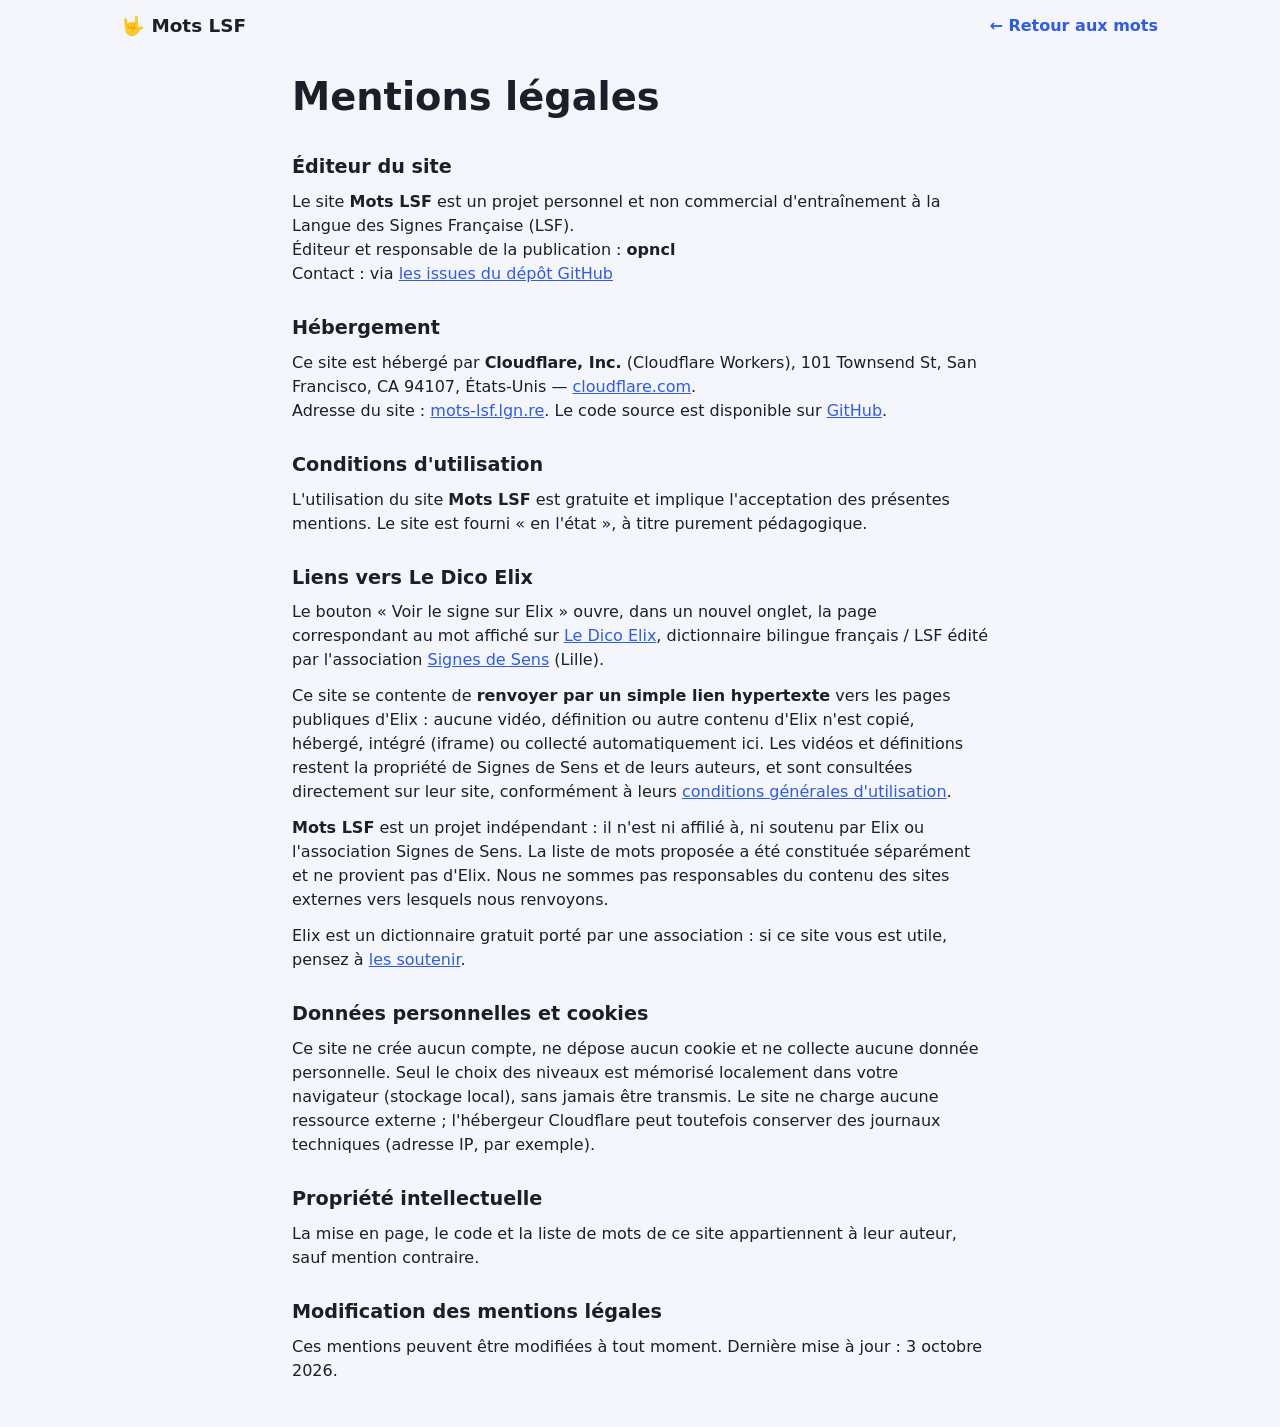
==== mentions-legales.html @ 94485fc0 "Merge branch 'main' into rework-ui # Conflicts: #	mentions-legales.html" ====
<!DOCTYPE html>
<html lang="fr">
<head>
    <meta charset="UTF-8">
    <meta name="viewport" content="width=device-width, initial-scale=1, viewport-fit=cover">
    <meta name="theme-color" content="#2f5bea" media="(prefers-color-scheme: light)">
    <meta name="theme-color" content="#14161c" media="(prefers-color-scheme: dark)">
    <title>Mentions légales – Mots LSF</title>
    <link rel="icon" href="data:image/svg+xml,<svg xmlns='http://www.w3.org/2000/svg' viewBox='0 0 100 100'><text y='.9em' font-size='90'>🤟</text></svg>">
    <link rel="stylesheet" href="style.css">
</head>
<body>
    <header class="topbar">
        <a class="brand" href="./"><span aria-hidden="true">🤟</span> Mots LSF</a>
        <a class="back-link" href="./">← Retour aux mots</a>
    </header>

    <main class="page">
        <h1>Mentions légales</h1>

        <h2>Éditeur du site</h2>
        <p>
            Le site <strong>Mots LSF</strong> est un projet personnel et non commercial d'entraînement à la Langue des Signes Française (LSF).<br>
            Éditeur et responsable de la publication : <strong>opncl</strong><br>
            Contact : via <a href="https://github.com/opncl/mots-lsf/issues" target="_blank" rel="noopener noreferrer">les issues du dépôt GitHub</a>
        </p>

        <h2>Hébergement</h2>
        <p>
            Ce site est hébergé par <strong>Cloudflare, Inc.</strong> (Cloudflare Workers),
            101 Townsend St, San Francisco, CA 94107, États-Unis —
            <a href="https://www.cloudflare.com" target="_blank" rel="noopener noreferrer">cloudflare.com</a>.<br>
            Adresse du site : <a href="https://mots-lsf.lgn.re/">mots-lsf.lgn.re</a>.
            Le code source est disponible sur <a href="https://github.com/opncl/mots-lsf" target="_blank" rel="noopener noreferrer">GitHub</a>.
        </p>

        <h2>Conditions d'utilisation</h2>
        <p>
            L'utilisation du site <strong>Mots LSF</strong> est gratuite et implique l'acceptation des présentes mentions.
            Le site est fourni « en l'état », à titre purement pédagogique.
        </p>

        <h2>Liens vers Le Dico Elix</h2>
        <p>
            Le bouton « Voir le signe sur Elix » ouvre, dans un nouvel onglet, la page correspondant au mot affiché sur
            <a href="https://dico.elix-lsf.fr/" target="_blank" rel="noopener noreferrer">Le Dico Elix</a>,
            dictionnaire bilingue français / LSF édité par l'association
            <a href="https://www.signesdesens.org/" target="_blank" rel="noopener noreferrer">Signes de Sens</a> (Lille).
        </p>
        <p>
            Ce site se contente de <strong>renvoyer par un simple lien hypertexte</strong> vers les pages publiques d'Elix :
            aucune vidéo, définition ou autre contenu d'Elix n'est copié, hébergé, intégré (iframe) ou collecté automatiquement ici.
            Les vidéos et définitions restent la propriété de Signes de Sens et de leurs auteurs, et sont consultées directement sur leur site,
            conformément à leurs <a href="https://dico.elix-lsf.fr/mentions-legales" target="_blank" rel="noopener noreferrer">conditions générales d'utilisation</a>.
        </p>
        <p>
            <strong>Mots LSF</strong> est un projet indépendant : il n'est ni affilié à, ni soutenu par Elix ou l'association Signes de Sens.
            La liste de mots proposée a été constituée séparément et ne provient pas d'Elix.
            Nous ne sommes pas responsables du contenu des sites externes vers lesquels nous renvoyons.
        </p>
        <p>
            Elix est un dictionnaire gratuit porté par une association : si ce site vous est utile, pensez à
            <a href="https://dico.elix-lsf.fr/" target="_blank" rel="noopener noreferrer">les soutenir</a>.
        </p>

        <h2>Données personnelles et cookies</h2>
        <p>
            Ce site ne crée aucun compte, ne dépose aucun cookie et ne collecte aucune donnée personnelle.
            Seul le choix des niveaux est mémorisé localement dans votre navigateur (stockage local), sans jamais être transmis.
            Le site ne charge aucune ressource externe ; l'hébergeur Cloudflare peut toutefois conserver des journaux techniques (adresse IP, par exemple).
        </p>

        <h2>Propriété intellectuelle</h2>
        <p>
            La mise en page, le code et la liste de mots de ce site appartiennent à leur auteur, sauf mention contraire.
        </p>

        <h2>Modification des mentions légales</h2>
        <p>
            Ces mentions peuvent être modifiées à tout moment. Dernière mise à jour : 3 octobre 2026.
        </p>
    </main>
</body>
</html>
---- style.css ----
/* Mots LSF – feuille de style (sans framework) */

:root {
    --bg: #f4f6fb;
    --surface: #ffffff;
    --text: #1b1f2a;
    --muted: #5d6475;
    --border: #e1e5ee;
    --primary: #2f5bea;
    --primary-hover: #2449c4;
    --primary-text: #ffffff;
    --accent: #ffb020;
    --accent-hover: #f09d00;
    --accent-text: #241a00;
    --badge-bg: #e8edff;
    --badge-text: #2449c4;
    --shadow: 0 10px 30px rgba(20, 30, 60, .08), 0 2px 6px rgba(20, 30, 60, .05);
    --radius: 20px;
    --tap: 52px;
    color-scheme: light dark;
}

@media (prefers-color-scheme: dark) {
    :root {
        --bg: #14161c;
        --surface: #1e2129;
        --text: #eef0f5;
        --muted: #a1a8b8;
        --border: #2d313c;
        --primary: #5b80ff;
        --primary-hover: #7895ff;
        --primary-text: #0b1020;
        --badge-bg: #26304f;
        --badge-text: #b9c8ff;
        --shadow: 0 10px 30px rgba(0, 0, 0, .35);
    }
}

*, *::before, *::after { box-sizing: border-box; }

html { -webkit-text-size-adjust: 100%; }

body {
    margin: 0;
    min-height: 100vh;
    min-height: 100dvh;
    display: flex;
    flex-direction: column;
    background: var(--bg);
    color: var(--text);
    font-family: system-ui, -apple-system, "Segoe UI", Roboto, "Helvetica Neue", Arial, sans-serif;
    line-height: 1.5;
    padding: env(safe-area-inset-top) env(safe-area-inset-right) env(safe-area-inset-bottom) env(safe-area-inset-left);
}

a { color: var(--primary); }

:focus-visible { outline: 3px solid var(--accent); outline-offset: 3px; border-radius: 8px; }

/* --- Barre du haut --- */

.topbar {
    display: flex;
    align-items: center;
    justify-content: space-between;
    gap: 12px;
    padding: 12px clamp(16px, 4vw, 32px);
    max-width: 1100px;
    width: 100%;
    margin: 0 auto;
}

.brand {
    font-weight: 800;
    font-size: 1.15rem;
    color: var(--text);
    text-decoration: none;
    white-space: nowrap;
}

.chip-button {
    display: inline-flex;
    align-items: center;
    gap: 8px;
    min-height: 44px;
    max-width: 60vw;
    padding: 8px 16px;
    border: 1px solid var(--border);
    border-radius: 999px;
    background: var(--surface);
    color: var(--text);
    font: inherit;
    font-weight: 600;
    cursor: pointer;
    box-shadow: var(--shadow);
}
.chip-button span { overflow: hidden; text-overflow: ellipsis; white-space: nowrap; }
.chip-button:hover { border-color: var(--primary); }

/* --- Zone principale --- */

.stage {
    flex: 1;
    display: flex;
    flex-direction: column;
    align-items: center;
    justify-content: center;
    gap: clamp(16px, 3vh, 28px);
    width: 100%;
    max-width: 760px;
    margin: 0 auto;
    padding: 8px clamp(16px, 4vw, 32px) 16px;
}

.card {
    position: relative;
    width: 100%;
    min-height: clamp(220px, 42vh, 380px);
    display: flex;
    flex-direction: column;
    align-items: center;
    justify-content: center;
    gap: 12px;
    padding: 48px 20px 28px;
    background: var(--surface);
    border: 1px solid var(--border);
    border-radius: var(--radius);
    box-shadow: var(--shadow);
    text-align: center;
    touch-action: pan-y;
}

.badge {
    position: absolute;
    top: 16px;
    left: 50%;
    transform: translateX(-50%);
    padding: 4px 12px;
    border-radius: 999px;
    background: var(--badge-bg);
    color: var(--badge-text);
    font-size: .85rem;
    font-weight: 700;
    letter-spacing: .02em;
    white-space: nowrap;
}
.badge:empty { display: none; }

.word {
    margin: 0;
    font-size: clamp(2.6rem, 11vw, 5.5rem);
    font-weight: 800;
    line-height: 1.1;
    letter-spacing: -.02em;
    overflow-wrap: anywhere;
    hyphens: auto;
}
.word.word-long { font-size: clamp(2rem, 8vw, 4.2rem); }

.hint { margin: 0; color: var(--muted); font-size: .95rem; }

.pop { animation: pop .28s ease-out; }
@keyframes pop {
    from { opacity: 0; transform: translateY(6px) scale(.985); }
    to   { opacity: 1; transform: none; }
}
@media (prefers-reduced-motion: reduce) { .pop { animation: none; } }

/* --- Boutons --- */

.actions {
    display: grid;
    grid-template-columns: 1fr 1fr;
    gap: 12px;
    width: 100%;
}

.btn {
    display: inline-flex;
    align-items: center;
    justify-content: center;
    gap: 8px;
    min-height: var(--tap);
    padding: 12px 20px;
    border: 0;
    border-radius: 14px;
    font: inherit;
    font-size: 1.05rem;
    font-weight: 700;
    text-decoration: none;
    cursor: pointer;
    transition: background-color .15s, transform .05s;
    -webkit-tap-highlight-color: transparent;
}
.btn:active { transform: scale(.98); }
.btn-primary { background: var(--primary); color: var(--primary-text); }
.btn-primary:hover { background: var(--primary-hover); }
.btn-secondary { background: var(--accent); color: var(--accent-text); }
.btn-secondary:hover { background: var(--accent-hover); }
.btn-block { width: 100%; }

.kbd-hint { margin: 0; color: var(--muted); font-size: .85rem; text-align: center; }
kbd {
    padding: 1px 6px;
    border: 1px solid var(--border);
    border-bottom-width: 2px;
    border-radius: 6px;
    background: var(--surface);
    font: inherit;
    font-size: .8rem;
}
/* Raccourcis clavier inutiles sur écran tactile */
@media (hover: none), (pointer: coarse) { .kbd-hint { display: none; } }

/* --- Pied de page --- */

.footer {
    padding: 12px 20px 16px;
    color: var(--muted);
    font-size: .8rem;
    text-align: center;
}
.footer a { color: inherit; }

/* --- Fenêtre des niveaux --- */

.sheet {
    width: min(420px, calc(100vw - 32px));
    padding: 20px;
    border: 1px solid var(--border);
    border-radius: var(--radius);
    background: var(--surface);
    color: var(--text);
    box-shadow: var(--shadow);
}
.sheet::backdrop { background: rgba(10, 14, 25, .45); backdrop-filter: blur(2px); }

.sheet-header { display: flex; align-items: center; justify-content: space-between; }
.sheet-header h2 { margin: 0; font-size: 1.3rem; }
.sheet-text { margin: 4px 0 16px; color: var(--muted); }

.icon-button {
    width: 44px;
    height: 44px;
    border: 0;
    border-radius: 50%;
    background: transparent;
    color: var(--muted);
    font-size: 1.2rem;
    cursor: pointer;
}
.icon-button:hover { background: var(--bg); }

.level-list { display: flex; flex-direction: column; margin-bottom: 20px; }

.toggle {
    position: relative;
    display: flex;
    align-items: center;
    justify-content: space-between;
    min-height: var(--tap);
    padding: 8px 4px;
    border-bottom: 1px solid var(--border);
    cursor: pointer;
}
.toggle:last-child { border-bottom: 0; }
.toggle-all .toggle-label { font-weight: 700; }
.toggle input { position: absolute; opacity: 0; width: 1px; height: 1px; }
.toggle-track {
    position: relative;
    flex: none;
    width: 48px;
    height: 28px;
    border-radius: 999px;
    background: var(--border);
    transition: background-color .15s;
}
.toggle-track::after {
    content: "";
    position: absolute;
    top: 3px;
    left: 3px;
    width: 22px;
    height: 22px;
    border-radius: 50%;
    background: #fff;
    box-shadow: 0 1px 3px rgba(0, 0, 0, .3);
    transition: transform .15s;
}
.toggle input:checked + .toggle-track { background: var(--primary); }
.toggle input:checked + .toggle-track::after { transform: translateX(20px); }
.toggle input:focus-visible + .toggle-track { outline: 3px solid var(--accent); outline-offset: 2px; }

/* Téléphone : fenêtre des niveaux en « tiroir » depuis le bas, boutons empilés */
@media (max-width: 560px) {
    .sheet {
        width: 100%;
        max-width: 100%;
        margin: auto 0 0;
        border-radius: var(--radius) var(--radius) 0 0;
        padding-bottom: calc(20px + env(safe-area-inset-bottom));
    }
    .actions { grid-template-columns: 1fr; } /* « Mot suivant » en bas, sous le pouce */
}

/* Téléphone en paysage : on compacte la hauteur */
@media (max-height: 500px) and (orientation: landscape) {
    .card { min-height: 160px; padding: 36px 16px 16px; }
    .hint { display: none; }
    .stage { gap: 12px; }
}

/* --- Page de texte (mentions légales) --- */

.page {
    flex: 1;
    width: 100%;
    max-width: 760px;
    margin: 0 auto;
    padding: 8px clamp(16px, 4vw, 32px) 32px;
}
.page h1 { font-size: clamp(1.8rem, 6vw, 2.4rem); margin: 8px 0 24px; }
.page h2 { font-size: 1.2rem; margin: 28px 0 8px; }
.page p { margin: 0 0 12px; }
.back-link { font-weight: 600; text-decoration: none; }
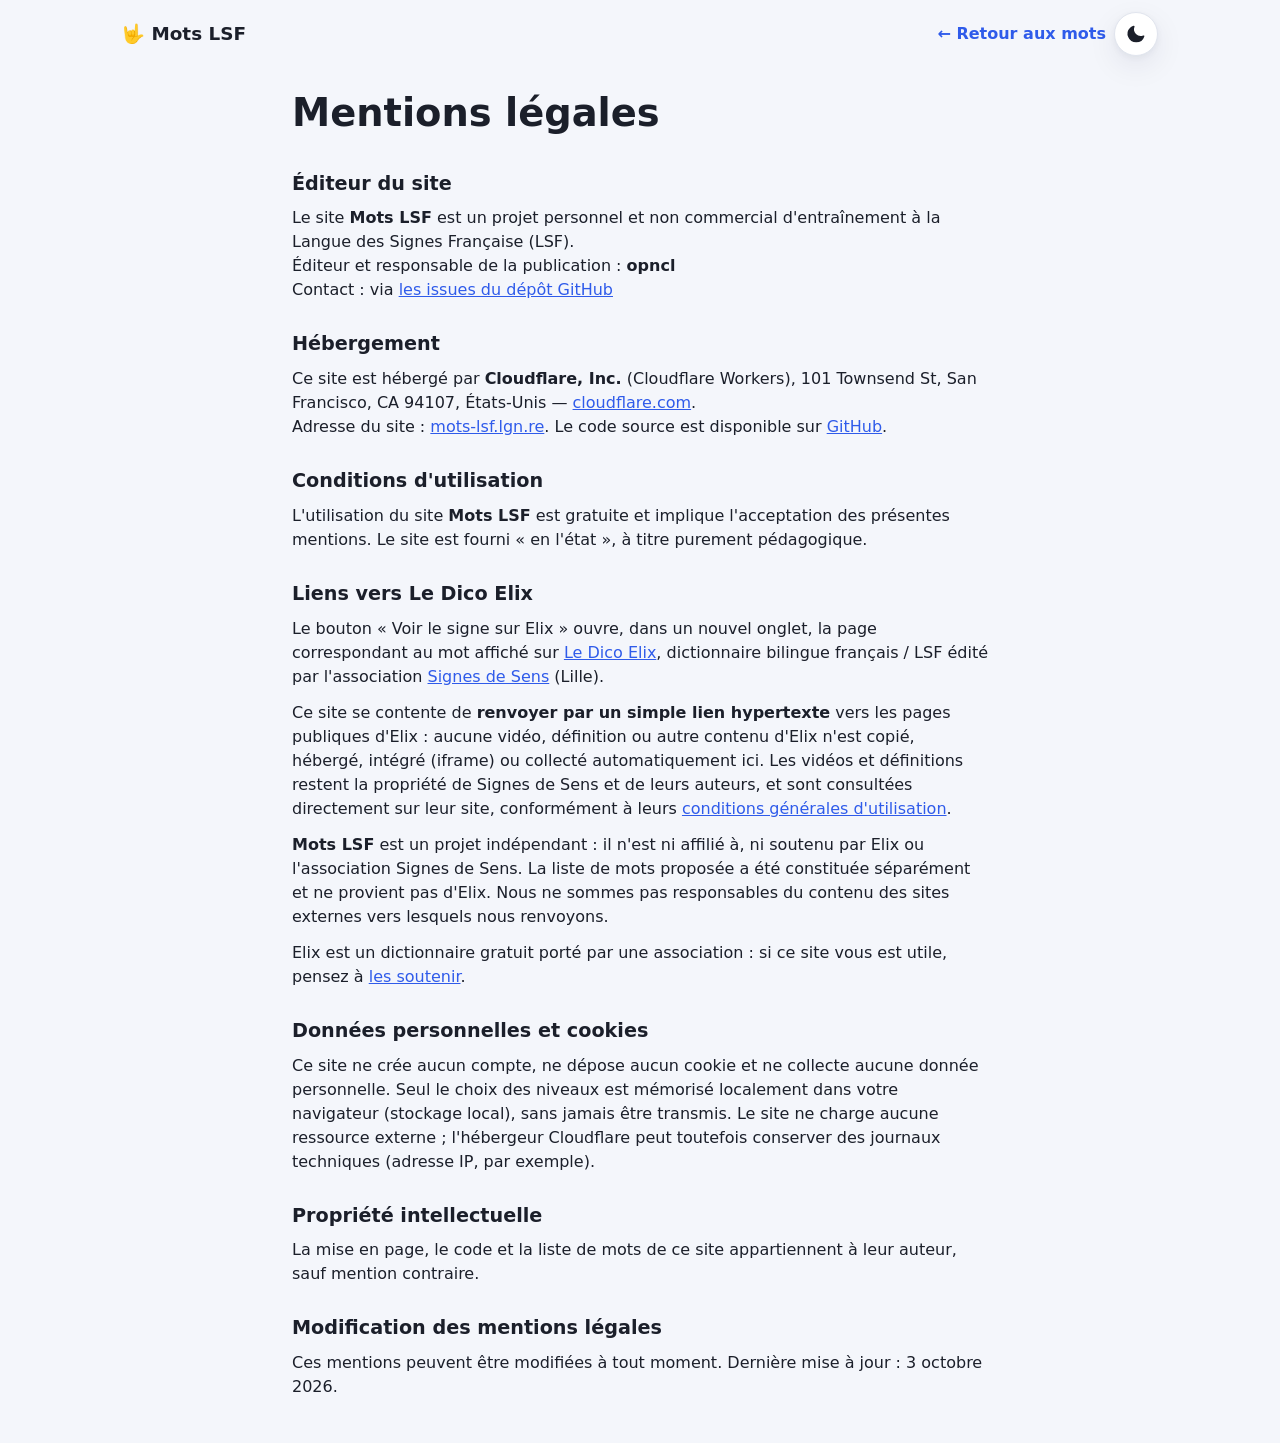
==== commit 7d216bbe: "Bouton thème clair/sombre (suit l'OS par défaut, choix mémorisé)" ====
--- a/mentions-legales.html
+++ b/mentions-legales.html
@@ -8,11 +8,18 @@
     <title>Mentions légales – Mots LSF</title>
     <link rel="icon" href="data:image/svg+xml,<svg xmlns='http://www.w3.org/2000/svg' viewBox='0 0 100 100'><text y='.9em' font-size='90'>🤟</text></svg>">
     <link rel="stylesheet" href="style.css">
+    <script src="theme.js"></script>
 </head>
 <body>
     <header class="topbar">
         <a class="brand" href="./"><span aria-hidden="true">🤟</span> Mots LSF</a>
-        <a class="back-link" href="./">← Retour aux mots</a>
+        <div class="topbar-actions">
+            <a class="back-link" href="./">← Retour aux mots</a>
+            <button type="button" class="theme-button" id="themeButton" aria-label="Changer de thème" aria-pressed="false">
+                <svg class="icon-moon" aria-hidden="true" viewBox="0 0 24 24"><path fill="currentColor" d="M12.3 22h-.1a10.3 10.3 0 0 1-7.3-17.6A10 10 0 0 1 9.1 2a1 1 0 0 1 1.1 1.4 8 8 0 0 0 10.4 10.4 1 1 0 0 1 1.4 1.1A10.3 10.3 0 0 1 12.3 22z"/></svg>
+                <svg class="icon-sun" aria-hidden="true" viewBox="0 0 24 24"><path fill="currentColor" d="M12 17a5 5 0 1 1 0-10 5 5 0 0 1 0 10zM11 1h2v3h-2V1zm0 19h2v3h-2v-3zM3.5 4.9l1.4-1.4 2.1 2.1-1.4 1.4-2.1-2.1zm13 13 1.4-1.4 2.1 2.1-1.4 1.4-2.1-2.1zM1 11h3v2H1v-2zm19 0h3v2h-3v-2zM3.5 19.1l2.1-2.1 1.4 1.4-2.1 2.1-1.4-1.4zm13-13 2.1-2.1 1.4 1.4-2.1 2.1-1.4-1.4z"/></svg>
+            </button>
+        </div>
     </header>
 
     <main class="page">
--- a/style.css
+++ b/style.css
@@ -20,8 +20,11 @@
     color-scheme: light dark;
 }
 
+/* Thème sombre : automatique (selon l'OS) sauf si l'utilisateur force le clair,
+   ou forcé via le bouton (data-theme="dark" sur <html>) */
 @media (prefers-color-scheme: dark) {
-    :root {
+    :root:not([data-theme="light"]) {
+        color-scheme: dark;
         --bg: #14161c;
         --surface: #1e2129;
         --text: #eef0f5;
@@ -35,6 +38,21 @@
         --shadow: 0 10px 30px rgba(0, 0, 0, .35);
     }
 }
+:root[data-theme="dark"] {
+    color-scheme: dark;
+    --bg: #14161c;
+    --surface: #1e2129;
+    --text: #eef0f5;
+    --muted: #a1a8b8;
+    --border: #2d313c;
+    --primary: #5b80ff;
+    --primary-hover: #7895ff;
+    --primary-text: #0b1020;
+    --badge-bg: #26304f;
+    --badge-text: #b9c8ff;
+    --shadow: 0 10px 30px rgba(0, 0, 0, .35);
+}
+:root[data-theme="light"] { color-scheme: light; }
 
 *, *::before, *::after { box-sizing: border-box; }
 
@@ -79,6 +97,7 @@
 }
 
 .chip-button {
+    min-width: 0;
     display: inline-flex;
     align-items: center;
     gap: 8px;
@@ -95,7 +114,35 @@
     box-shadow: var(--shadow);
 }
 .chip-button span { overflow: hidden; text-overflow: ellipsis; white-space: nowrap; }
+.chip-button svg { flex: none; }
 .chip-button:hover { border-color: var(--primary); }
+
+.topbar-actions { display: flex; align-items: center; gap: 8px; min-width: 0; }
+
+.theme-button {
+    flex: none;
+    width: 44px;
+    height: 44px;
+    display: inline-flex;
+    align-items: center;
+    justify-content: center;
+    border: 1px solid var(--border);
+    border-radius: 50%;
+    background: var(--surface);
+    color: var(--text);
+    cursor: pointer;
+    box-shadow: var(--shadow);
+}
+.theme-button:hover { border-color: var(--primary); }
+.theme-button svg { width: 20px; height: 20px; }
+/* Affiche la lune en clair (pour passer en sombre) et le soleil en sombre */
+.theme-button .icon-sun { display: none; }
+:root[data-theme="dark"] .theme-button .icon-sun { display: block; }
+:root[data-theme="dark"] .theme-button .icon-moon { display: none; }
+@media (prefers-color-scheme: dark) {
+    :root:not([data-theme="light"]) .theme-button .icon-sun { display: block; }
+    :root:not([data-theme="light"]) .theme-button .icon-moon { display: none; }
+}
 
 /* --- Zone principale --- */
 
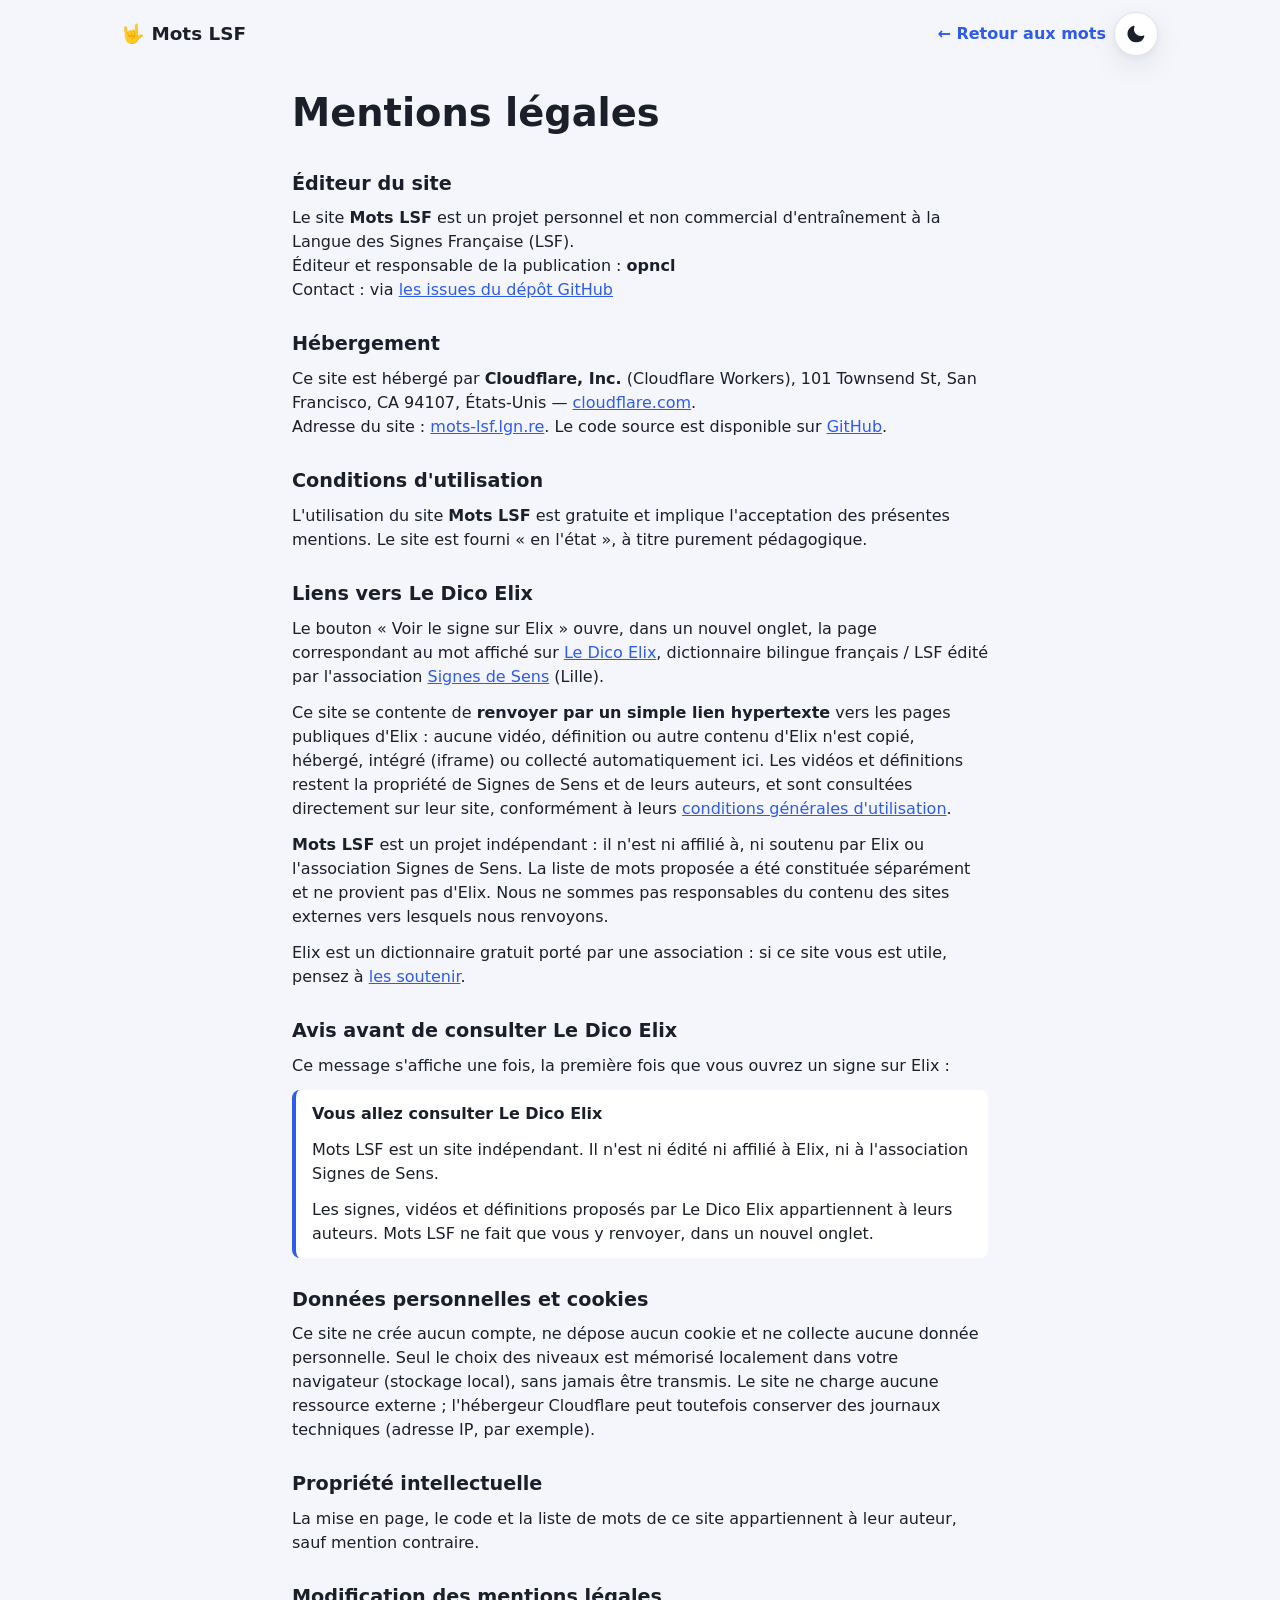
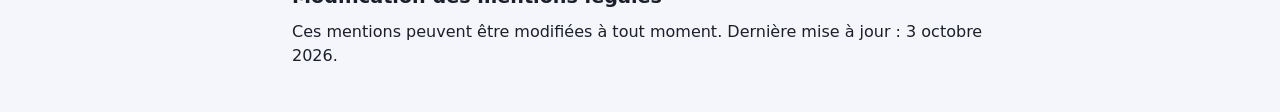
==== commit fe953153: "Avis « site indépendant » en popup à la première ouverture d'Elix - Popup <dialog> affichée au premi" ====
--- a/mentions-legales.html
+++ b/mentions-legales.html
@@ -70,6 +70,16 @@
             <a href="https://dico.elix-lsf.fr/" target="_blank" rel="noopener noreferrer">les soutenir</a>.
         </p>
 
+        <h2 id="avis-elix">Avis avant de consulter Le Dico Elix</h2>
+        <p>
+            Ce message s'affiche une fois, la première fois que vous ouvrez un signe sur Elix :
+        </p>
+        <blockquote>
+            <p><strong>Vous allez consulter Le Dico Elix</strong></p>
+            <p>Mots LSF est un site indépendant. Il n'est ni édité ni affilié à Elix, ni à l'association Signes de Sens.</p>
+            <p>Les signes, vidéos et définitions proposés par Le Dico Elix appartiennent à leurs auteurs. Mots LSF ne fait que vous y renvoyer, dans un nouvel onglet.</p>
+        </blockquote>
+
         <h2>Données personnelles et cookies</h2>
         <p>
             Ce site ne crée aucun compte, ne dépose aucun cookie et ne collecte aucune donnée personnelle.
--- a/style.css
+++ b/style.css
@@ -144,6 +144,18 @@
     :root:not([data-theme="light"]) .theme-button .icon-moon { display: none; }
 }
 
+/* Bouton plein écran : même pastille que le thème, zone tactile élargie à --tap */
+.fullscreen-button { position: relative; }
+.fullscreen-button::after {
+    content: "";
+    position: absolute;
+    inset: calc((44px - var(--tap)) / 2);
+    border-radius: 50%;
+}
+.fullscreen-button .icon-exit { display: none; }
+.fullscreen-button[aria-pressed="true"] .icon-enter { display: none; }
+.fullscreen-button[aria-pressed="true"] .icon-exit { display: block; }
+
 /* --- Zone principale --- */
 
 .stage {
@@ -246,6 +258,16 @@
 .btn-secondary:hover { background: var(--accent-hover); }
 .btn-block { width: 100%; }
 
+/* Précision sous les boutons : discrète, pas une alerte */
+.elix-note {
+    max-width: 52ch;
+    margin: -4px 0 0;
+    color: var(--muted);
+    font-size: .85rem;
+    line-height: 1.4;
+    text-align: center;
+}
+
 .kbd-hint { margin: 0; color: var(--muted); font-size: .85rem; text-align: center; }
 kbd {
     padding: 1px 6px;
@@ -285,6 +307,14 @@
 .sheet-header { display: flex; align-items: center; justify-content: space-between; }
 .sheet-header h2 { margin: 0; font-size: 1.3rem; }
 .sheet-text { margin: 4px 0 16px; color: var(--muted); }
+
+/* Avis avant d'ouvrir Elix (même fenêtre que les niveaux) */
+.sheet-title { margin: 0 0 12px; font-size: 1.3rem; }
+.sheet-body p { margin: 0 0 12px; line-height: 1.5; }
+.sheet-actions { display: grid; gap: 10px; margin-top: 20px; }
+.sheet-note { margin: 12px 0 0; color: var(--muted); font-size: .85rem; text-align: center; }
+.btn-ghost { background: transparent; color: var(--text); box-shadow: inset 0 0 0 1px var(--border); }
+.btn-ghost:hover { background: var(--bg); }
 
 .icon-button {
     width: 44px;
@@ -357,6 +387,33 @@
     .stage { gap: 12px; }
 }
 
+/* --- Plein écran / mode immersif (classe .immersive sur <html>) ---
+   Barre du haut et pied de page masqués : seuls les boutons Niveaux et
+   plein écran restent, flottants en haut à droite, pour ne jamais être coincé. */
+
+:fullscreen { background: var(--bg); }
+
+.immersive .topbar {
+    position: fixed;
+    top: calc(8px + env(safe-area-inset-top));
+    right: calc(8px + env(safe-area-inset-right));
+    z-index: 10;
+    width: auto;
+    padding: 0;
+}
+.immersive .brand,
+.immersive #themeButton,
+.immersive .footer { display: none; }
+.immersive .stage { max-width: 1000px; padding-top: 64px; }
+.immersive .card { min-height: clamp(260px, 62vh, 620px); }
+.immersive .word { font-size: clamp(3.2rem, 15vw, 9rem); }
+.immersive .word.word-long { font-size: clamp(2.4rem, 10vw, 6.5rem); }
+
+@media (max-height: 500px) and (orientation: landscape) {
+    .immersive .stage { padding-top: 8px; }
+    .immersive .card { min-height: 200px; }
+}
+
 /* --- Page de texte (mentions légales) --- */
 
 .page {
@@ -369,4 +426,6 @@
 .page h1 { font-size: clamp(1.8rem, 6vw, 2.4rem); margin: 8px 0 24px; }
 .page h2 { font-size: 1.2rem; margin: 28px 0 8px; }
 .page p { margin: 0 0 12px; }
+.page blockquote { margin: 0 0 12px; padding: 12px 16px; border-left: 4px solid var(--primary); border-radius: 8px; background: var(--surface); }
+.page blockquote p:last-child { margin-bottom: 0; }
 .back-link { font-weight: 600; text-decoration: none; }
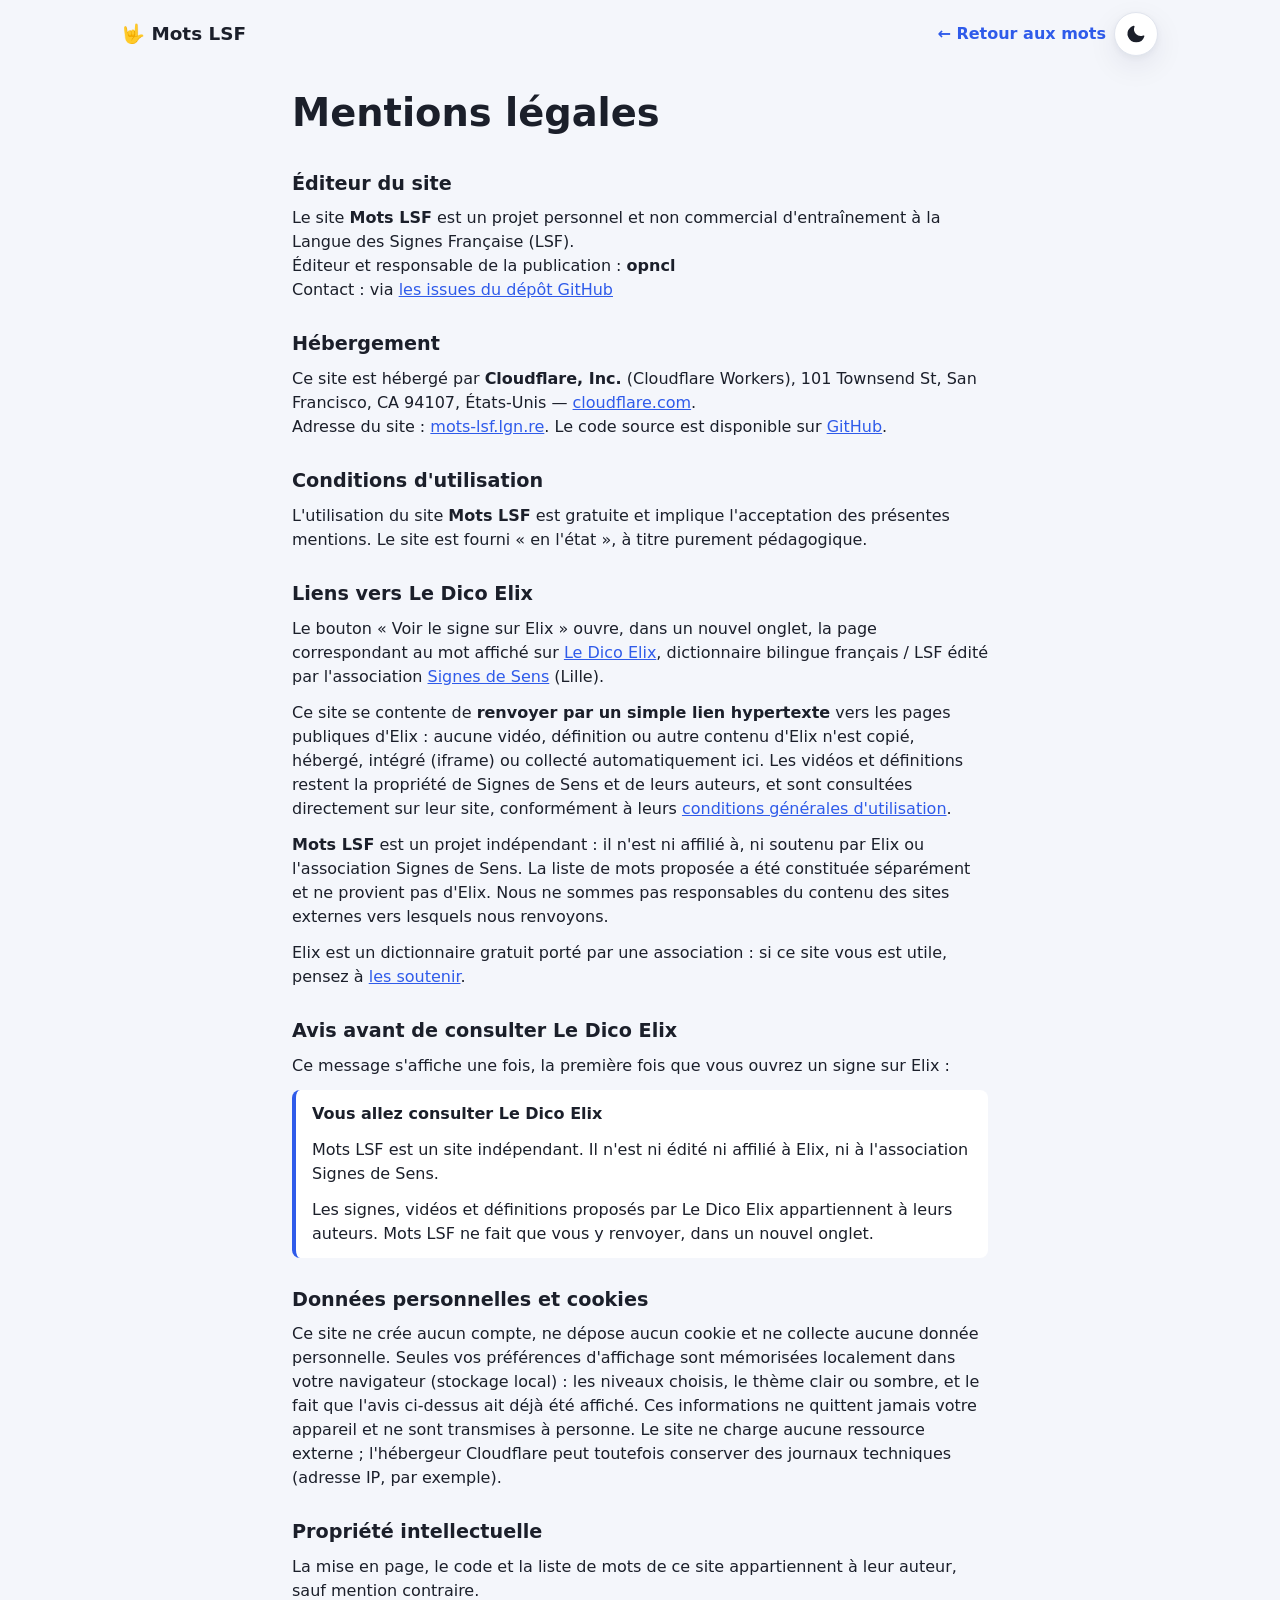
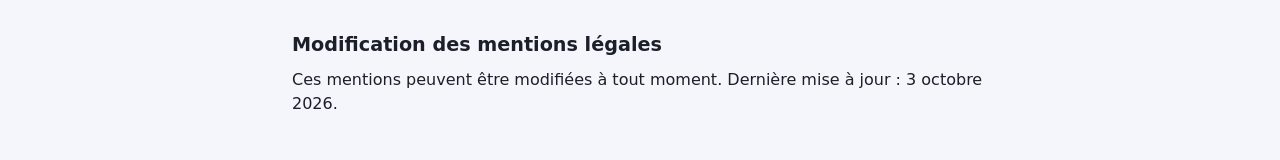
==== commit 7a3e4c7f: "Mentions légales : inventaire exact de ce qui est mémorisé localement" ====
--- a/mentions-legales.html
+++ b/mentions-legales.html
@@ -83,7 +83,7 @@
         <h2>Données personnelles et cookies</h2>
         <p>
             Ce site ne crée aucun compte, ne dépose aucun cookie et ne collecte aucune donnée personnelle.
-            Seul le choix des niveaux est mémorisé localement dans votre navigateur (stockage local), sans jamais être transmis.
+            Seules vos préférences d'affichage sont mémorisées localement dans votre navigateur (stockage local) : les niveaux choisis, le thème clair ou sombre, et le fait que l'avis ci-dessus ait déjà été affiché. Ces informations ne quittent jamais votre appareil et ne sont transmises à personne.
             Le site ne charge aucune ressource externe ; l'hébergeur Cloudflare peut toutefois conserver des journaux techniques (adresse IP, par exemple).
         </p>
 
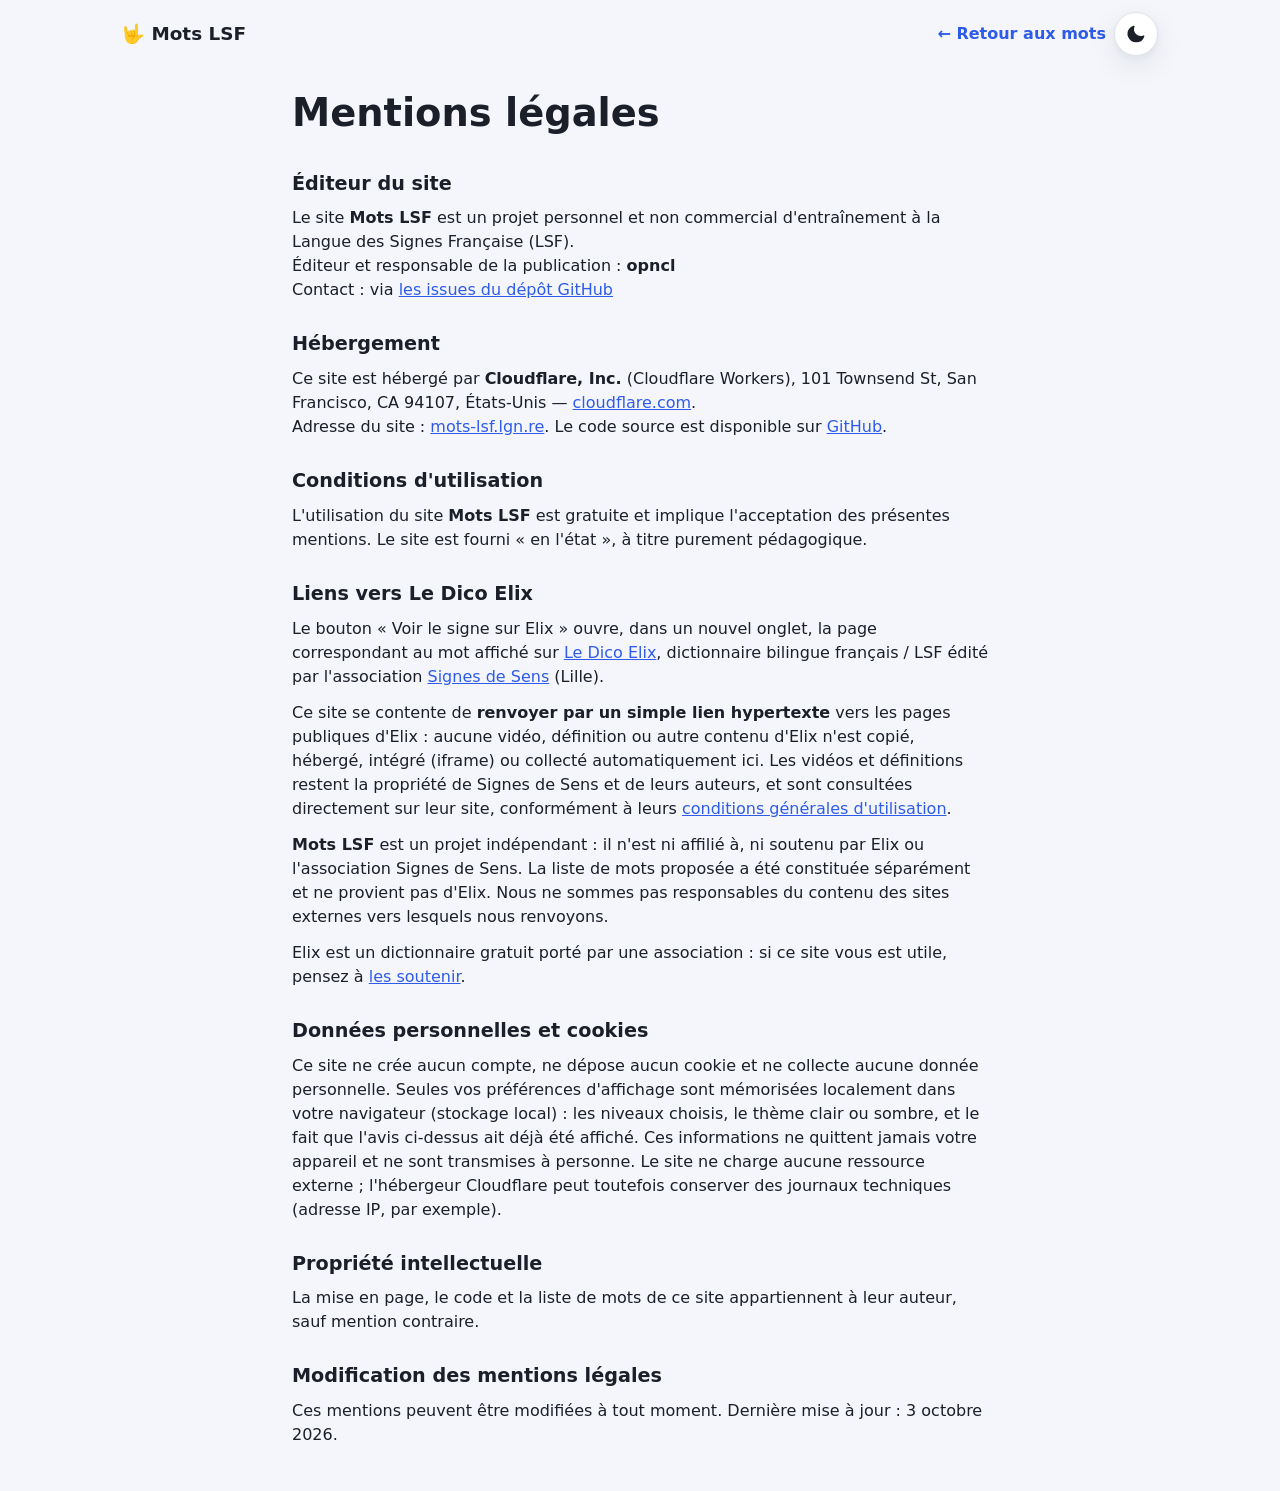
==== commit 48fb0308: "Mentions légales : retrait du doublon sur la non-affiliation, la popup pointe sur la section existan" ====
--- a/mentions-legales.html
+++ b/mentions-legales.html
@@ -47,7 +47,7 @@
             Le site est fourni « en l'état », à titre purement pédagogique.
         </p>
 
-        <h2>Liens vers Le Dico Elix</h2>
+        <h2 id="liens-elix">Liens vers Le Dico Elix</h2>
         <p>
             Le bouton « Voir le signe sur Elix » ouvre, dans un nouvel onglet, la page correspondant au mot affiché sur
             <a href="https://dico.elix-lsf.fr/" target="_blank" rel="noopener noreferrer">Le Dico Elix</a>,
@@ -70,16 +70,6 @@
             <a href="https://dico.elix-lsf.fr/" target="_blank" rel="noopener noreferrer">les soutenir</a>.
         </p>
 
-        <h2 id="avis-elix">Avis avant de consulter Le Dico Elix</h2>
-        <p>
-            Ce message s'affiche une fois, la première fois que vous ouvrez un signe sur Elix :
-        </p>
-        <blockquote>
-            <p><strong>Vous allez consulter Le Dico Elix</strong></p>
-            <p>Mots LSF est un site indépendant. Il n'est ni édité ni affilié à Elix, ni à l'association Signes de Sens.</p>
-            <p>Les signes, vidéos et définitions proposés par Le Dico Elix appartiennent à leurs auteurs. Mots LSF ne fait que vous y renvoyer, dans un nouvel onglet.</p>
-        </blockquote>
-
         <h2>Données personnelles et cookies</h2>
         <p>
             Ce site ne crée aucun compte, ne dépose aucun cookie et ne collecte aucune donnée personnelle.
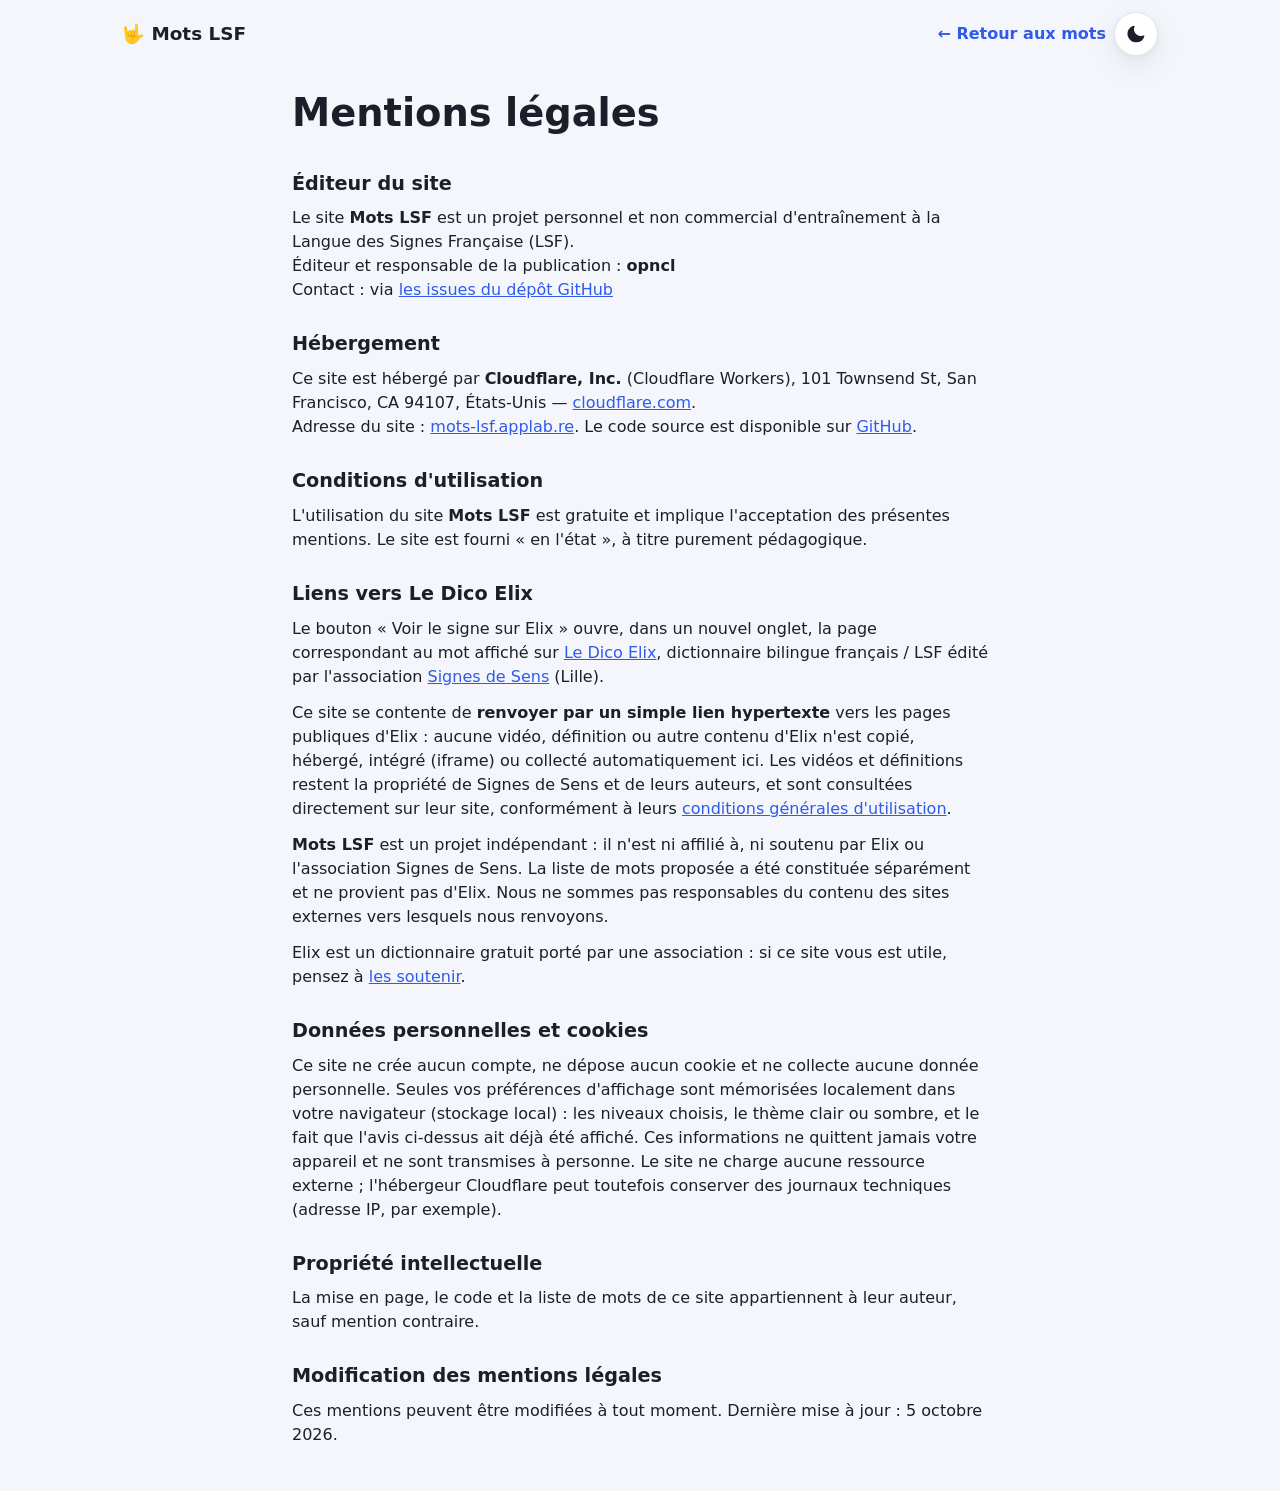
==== commit da8cf33b: "Mentions légales : adresse du site, dépôt GitHub et date de mise à jour actualisés" ====
--- a/mentions-legales.html
+++ b/mentions-legales.html
@@ -29,7 +29,7 @@
         <p>
             Le site <strong>Mots LSF</strong> est un projet personnel et non commercial d'entraînement à la Langue des Signes Française (LSF).<br>
             Éditeur et responsable de la publication : <strong>opncl</strong><br>
-            Contact : via <a href="https://github.com/opncl/mots-lsf/issues" target="_blank" rel="noopener noreferrer">les issues du dépôt GitHub</a>
+            Contact : via <a href="https://github.com/rowe-lgn/mots-lsf/issues" target="_blank" rel="noopener noreferrer">les issues du dépôt GitHub</a>
         </p>
 
         <h2>Hébergement</h2>
@@ -37,8 +37,8 @@
             Ce site est hébergé par <strong>Cloudflare, Inc.</strong> (Cloudflare Workers),
             101 Townsend St, San Francisco, CA 94107, États-Unis —
             <a href="https://www.cloudflare.com" target="_blank" rel="noopener noreferrer">cloudflare.com</a>.<br>
-            Adresse du site : <a href="https://mots-lsf.lgn.re/">mots-lsf.lgn.re</a>.
-            Le code source est disponible sur <a href="https://github.com/opncl/mots-lsf" target="_blank" rel="noopener noreferrer">GitHub</a>.
+            Adresse du site : <a href="https://mots-lsf.applab.re/">mots-lsf.applab.re</a>.
+            Le code source est disponible sur <a href="https://github.com/rowe-lgn/mots-lsf" target="_blank" rel="noopener noreferrer">GitHub</a>.
         </p>
 
         <h2>Conditions d'utilisation</h2>
@@ -84,7 +84,7 @@
 
         <h2>Modification des mentions légales</h2>
         <p>
-            Ces mentions peuvent être modifiées à tout moment. Dernière mise à jour : 3 octobre 2026.
+            Ces mentions peuvent être modifiées à tout moment. Dernière mise à jour : 5 octobre 2026.
         </p>
     </main>
 </body>
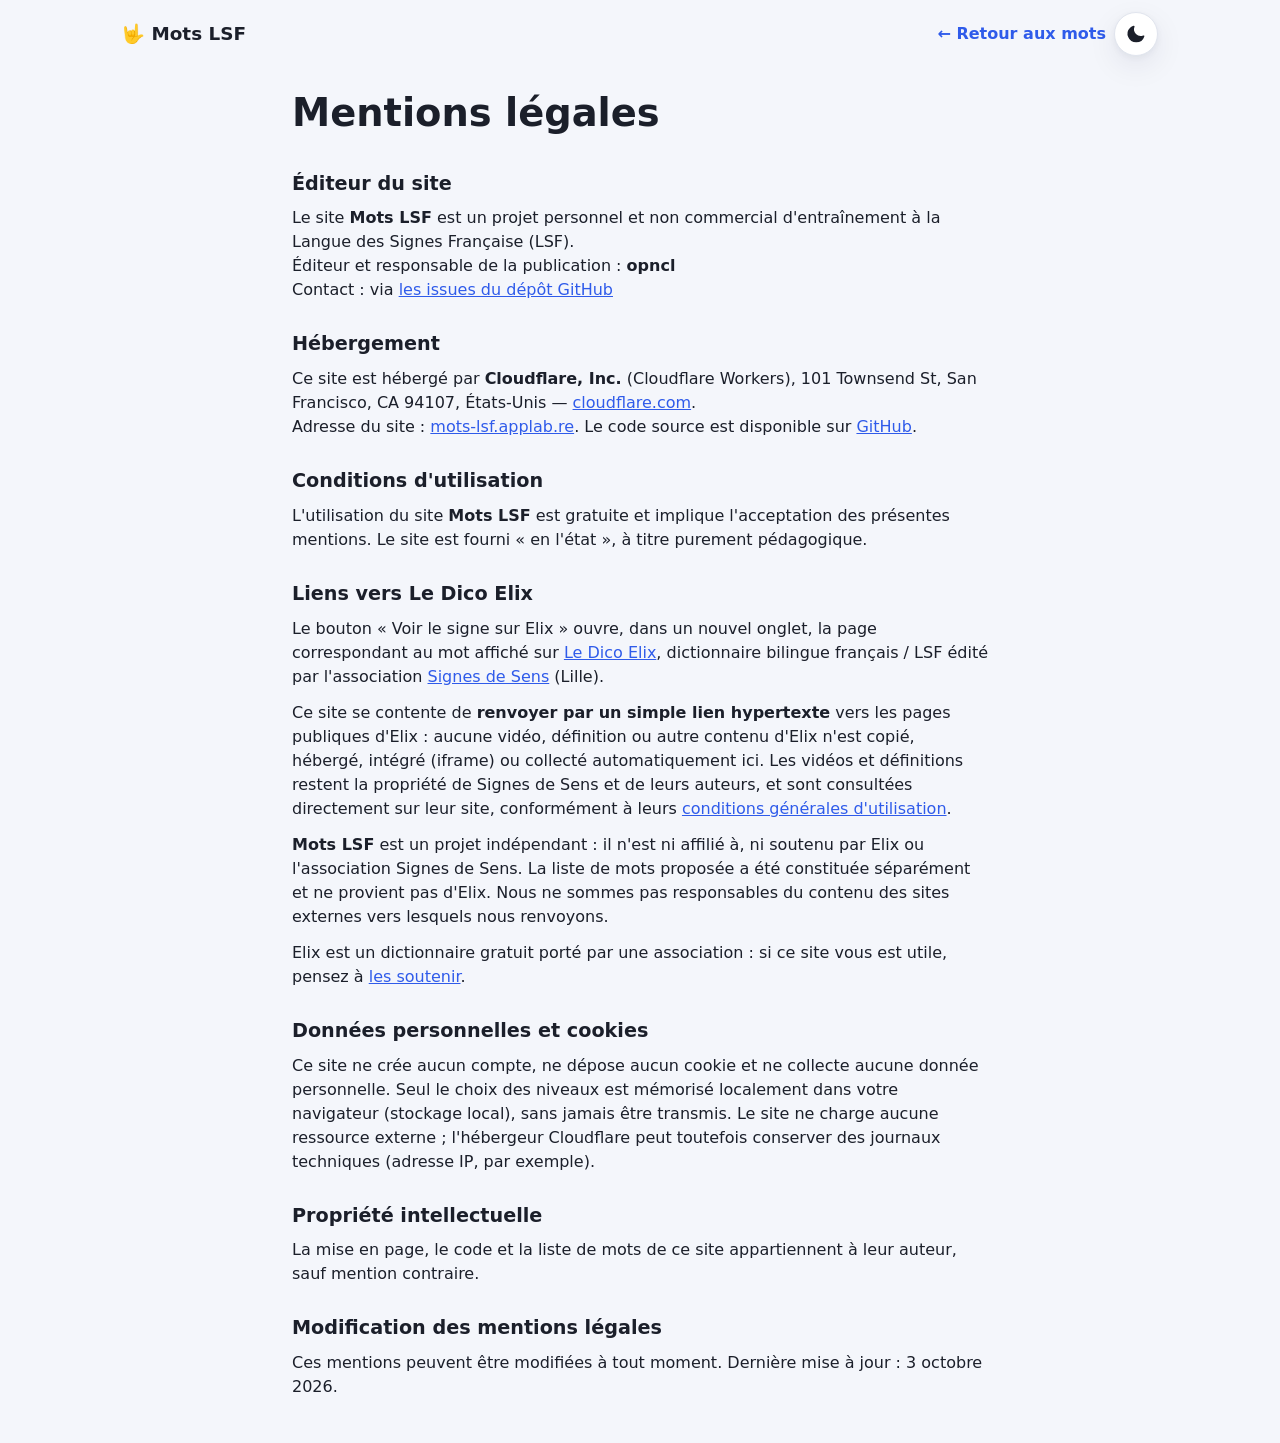
==== commit 2d7ad2fc: "Mentions légales : adresse du site corrigée en mots-lsf.applab.re Le domaine lgn.re n'est plus utili" ====
--- a/mentions-legales.html
+++ b/mentions-legales.html
@@ -29,7 +29,7 @@
         <p>
             Le site <strong>Mots LSF</strong> est un projet personnel et non commercial d'entraînement à la Langue des Signes Française (LSF).<br>
             Éditeur et responsable de la publication : <strong>opncl</strong><br>
-            Contact : via <a href="https://github.com/rowe-lgn/mots-lsf/issues" target="_blank" rel="noopener noreferrer">les issues du dépôt GitHub</a>
+            Contact : via <a href="https://github.com/opncl/mots-lsf/issues" target="_blank" rel="noopener noreferrer">les issues du dépôt GitHub</a>
         </p>
 
         <h2>Hébergement</h2>
@@ -38,7 +38,7 @@
             101 Townsend St, San Francisco, CA 94107, États-Unis —
             <a href="https://www.cloudflare.com" target="_blank" rel="noopener noreferrer">cloudflare.com</a>.<br>
             Adresse du site : <a href="https://mots-lsf.applab.re/">mots-lsf.applab.re</a>.
-            Le code source est disponible sur <a href="https://github.com/rowe-lgn/mots-lsf" target="_blank" rel="noopener noreferrer">GitHub</a>.
+            Le code source est disponible sur <a href="https://github.com/opncl/mots-lsf" target="_blank" rel="noopener noreferrer">GitHub</a>.
         </p>
 
         <h2>Conditions d'utilisation</h2>
@@ -47,7 +47,7 @@
             Le site est fourni « en l'état », à titre purement pédagogique.
         </p>
 
-        <h2 id="liens-elix">Liens vers Le Dico Elix</h2>
+        <h2>Liens vers Le Dico Elix</h2>
         <p>
             Le bouton « Voir le signe sur Elix » ouvre, dans un nouvel onglet, la page correspondant au mot affiché sur
             <a href="https://dico.elix-lsf.fr/" target="_blank" rel="noopener noreferrer">Le Dico Elix</a>,
@@ -73,7 +73,7 @@
         <h2>Données personnelles et cookies</h2>
         <p>
             Ce site ne crée aucun compte, ne dépose aucun cookie et ne collecte aucune donnée personnelle.
-            Seules vos préférences d'affichage sont mémorisées localement dans votre navigateur (stockage local) : les niveaux choisis, le thème clair ou sombre, et le fait que l'avis ci-dessus ait déjà été affiché. Ces informations ne quittent jamais votre appareil et ne sont transmises à personne.
+            Seul le choix des niveaux est mémorisé localement dans votre navigateur (stockage local), sans jamais être transmis.
             Le site ne charge aucune ressource externe ; l'hébergeur Cloudflare peut toutefois conserver des journaux techniques (adresse IP, par exemple).
         </p>
 
@@ -84,7 +84,7 @@
 
         <h2>Modification des mentions légales</h2>
         <p>
-            Ces mentions peuvent être modifiées à tout moment. Dernière mise à jour : 5 octobre 2026.
+            Ces mentions peuvent être modifiées à tout moment. Dernière mise à jour : 3 octobre 2026.
         </p>
     </main>
 </body>
